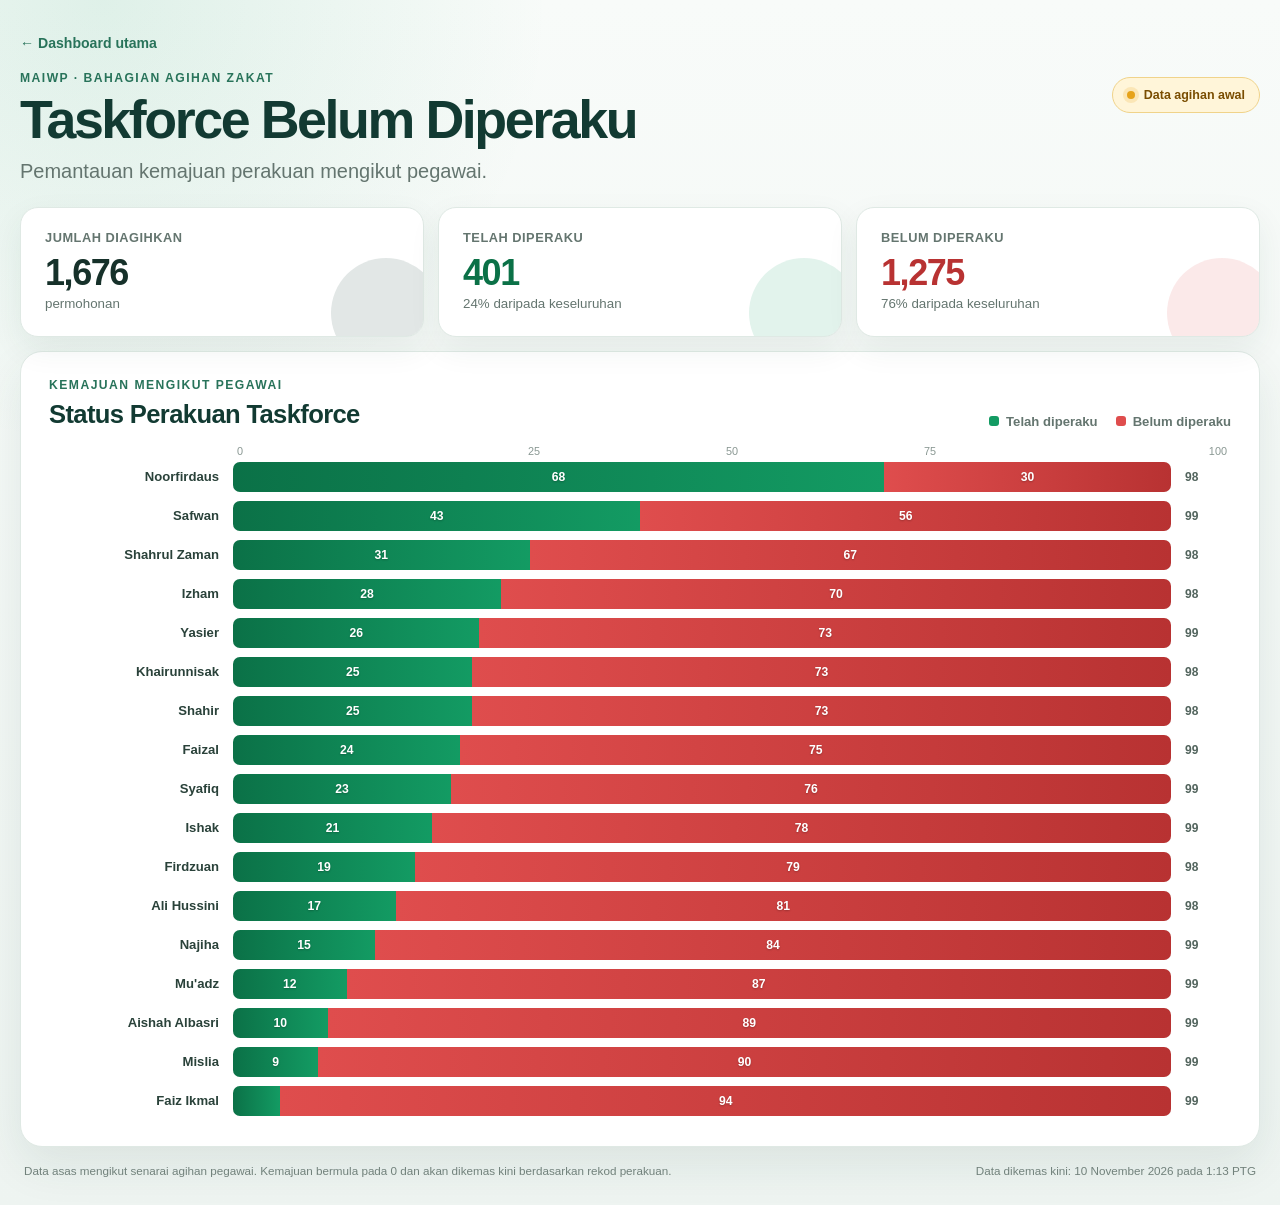
==== taskforce.html @ b44f2451 "Refresh taskforce progress from i-Zakat" ====
<!DOCTYPE html>
<html lang="ms">
<head>
    <meta charset="UTF-8">
    <meta name="viewport" content="width=device-width, initial-scale=1.0">
    <meta name="description" content="Dashboard pemantauan Taskforce Permohonan Belum Diperaku MAIWP.">
    <title>Taskforce Belum Diperaku | MAIWP</title>
    <link rel="stylesheet" href="taskforce.css?v=20261109">
</head>
<body>
    <main class="page-shell">
        <header class="hero">
            <div>
                <a class="back-link" href="index.html">← Dashboard utama</a>
                <p class="eyebrow">MAIWP · Bahagian Agihan Zakat</p>
                <h1>Taskforce Belum Diperaku</h1>
                <p class="lead">Pemantauan kemajuan perakuan mengikut pegawai.</p>
            </div>
            <div class="prototype-badge">
                <span class="pulse" aria-hidden="true"></span>
                Data agihan awal
            </div>
        </header>

        <section class="summary-grid" aria-label="Ringkasan taskforce">
            <article class="summary-card total-card">
                <span>Jumlah diagihkan</span>
                <strong id="grandTotal">—</strong>
                <small>permohonan</small>
            </article>
            <article class="summary-card completed-card">
                <span>Telah diperaku</span>
                <strong id="completedTotal">—</strong>
                <small id="completedPercent">— daripada keseluruhan</small>
            </article>
            <article class="summary-card pending-card">
                <span>Belum diperaku</span>
                <strong id="pendingTotal">—</strong>
                <small id="pendingPercent">— daripada keseluruhan</small>
            </article>
        </section>

        <section class="chart-card" aria-labelledby="chartTitle">
            <div class="chart-header">
                <div>
                    <p class="section-kicker">Kemajuan mengikut pegawai</p>
                    <h2 id="chartTitle">Status Perakuan Taskforce</h2>
                </div>
                <div class="legend" aria-label="Petunjuk warna">
                    <span><i class="legend-dot completed-dot"></i>Telah diperaku</span>
                    <span><i class="legend-dot pending-dot"></i>Belum diperaku</span>
                </div>
            </div>

            <div class="chart-scale" aria-hidden="true">
                <span>0</span><span>25</span><span>50</span><span>75</span><span>100</span>
            </div>
            <div id="taskforceChart" class="taskforce-chart" role="list" aria-label="Carta kemajuan perakuan mengikut pegawai"></div>
        </section>

        <footer>
            <p>Data asas mengikut senarai agihan pegawai. Kemajuan bermula pada 0 dan akan dikemas kini berdasarkan rekod perakuan.</p>
            <p id="renderedAt"></p>
        </footer>
    </main>

    <script src="taskforce.js?v=20261110-2"></script>
</body>
</html>
---- taskforce.css ----
:root {
    color-scheme: light;
    --ink: #16312a;
    --muted: #64756f;
    --surface: #ffffff;
    --line: #dfe9e4;
    --green: #139b63;
    --green-dark: #0b7147;
    --red: #df4d4d;
    --red-dark: #b83232;
    --cream: #f4f7f5;
    --navy: #123a32;
}

* { box-sizing: border-box; }

body {
    margin: 0;
    min-width: 320px;
    color: var(--ink);
    background:
        radial-gradient(circle at 8% 0%, rgba(19, 155, 99, 0.11), transparent 28rem),
        linear-gradient(180deg, #f8fbf9 0%, #eef4f1 100%);
    font-family: Inter, ui-sans-serif, -apple-system, BlinkMacSystemFont, "Segoe UI", sans-serif;
}

.page-shell {
    width: min(1440px, calc(100% - 40px));
    margin: 0 auto;
    padding: 34px 0 28px;
}

.hero {
    display: flex;
    align-items: flex-start;
    justify-content: space-between;
    gap: 24px;
    margin-bottom: 24px;
}

.back-link {
    display: inline-block;
    margin-bottom: 20px;
    color: #28735a;
    font-size: 0.88rem;
    font-weight: 700;
    text-decoration: none;
}

.back-link:hover { text-decoration: underline; }

.eyebrow,
.section-kicker {
    margin: 0 0 8px;
    color: #28735a;
    font-size: 0.76rem;
    font-weight: 800;
    letter-spacing: 0.12em;
    text-transform: uppercase;
}

h1 {
    margin: 0;
    max-width: 820px;
    color: var(--navy);
    font-size: clamp(2rem, 4.2vw, 4.25rem);
    line-height: 0.98;
    letter-spacing: -0.045em;
}

.lead {
    margin: 14px 0 0;
    color: var(--muted);
    font-size: clamp(1rem, 1.6vw, 1.25rem);
}

.prototype-badge {
    display: inline-flex;
    align-items: center;
    gap: 9px;
    margin-top: 43px;
    padding: 10px 14px;
    color: #7a4d00;
    background: #fff5d9;
    border: 1px solid #f0d38a;
    border-radius: 999px;
    font-size: 0.78rem;
    font-weight: 800;
    white-space: nowrap;
}

.pulse {
    width: 8px;
    height: 8px;
    background: #e6a21a;
    border-radius: 50%;
    box-shadow: 0 0 0 4px rgba(230, 162, 26, 0.18);
}

.summary-grid {
    display: grid;
    grid-template-columns: repeat(3, minmax(0, 1fr));
    gap: 14px;
    margin-bottom: 14px;
}

.summary-card {
    position: relative;
    overflow: hidden;
    min-height: 130px;
    padding: 22px 24px;
    background: var(--surface);
    border: 1px solid var(--line);
    border-radius: 18px;
    box-shadow: 0 12px 32px rgba(25, 70, 57, 0.07);
}

.summary-card::after {
    position: absolute;
    right: -18px;
    bottom: -32px;
    width: 110px;
    height: 110px;
    border-radius: 50%;
    content: "";
    opacity: 0.12;
}

.summary-card span,
.summary-card small { display: block; }

.summary-card span {
    color: var(--muted);
    font-size: 0.8rem;
    font-weight: 750;
    letter-spacing: 0.04em;
    text-transform: uppercase;
}

.summary-card strong {
    display: block;
    margin: 7px 0 2px;
    font-size: 2.25rem;
    letter-spacing: -0.04em;
}

.summary-card small { color: var(--muted); }
.total-card::after { background: var(--navy); }
.completed-card strong { color: var(--green-dark); }
.completed-card::after { background: var(--green); }
.pending-card strong { color: var(--red-dark); }
.pending-card::after { background: var(--red); }

.chart-card {
    padding: 26px 28px 30px;
    background: var(--surface);
    border: 1px solid var(--line);
    border-radius: 22px;
    box-shadow: 0 18px 46px rgba(25, 70, 57, 0.09);
}

.chart-header {
    display: flex;
    align-items: flex-end;
    justify-content: space-between;
    gap: 24px;
    margin-bottom: 16px;
}

h2 {
    margin: 0;
    color: var(--navy);
    font-size: clamp(1.35rem, 2vw, 2rem);
    letter-spacing: -0.025em;
}

.legend {
    display: flex;
    gap: 18px;
    color: var(--muted);
    font-size: 0.82rem;
    font-weight: 700;
}

.legend span { display: inline-flex; align-items: center; gap: 7px; }
.legend-dot { width: 10px; height: 10px; border-radius: 3px; }
.completed-dot { background: var(--green); }
.pending-dot { background: var(--red); }

.chart-scale {
    display: grid;
    grid-template-columns: repeat(5, 1fr);
    margin: 0 0 5px 184px;
    padding: 0 4px;
    color: #8a9893;
    font-size: 0.68rem;
}

.chart-scale span:not(:first-child) { text-align: center; }
.chart-scale span:last-child { text-align: right; }

.taskforce-chart {
    display: grid;
    gap: 9px;
}

.chart-row {
    display: grid;
    grid-template-columns: 170px minmax(300px, 1fr) 46px;
    align-items: center;
    gap: 14px;
}

.officer-name {
    overflow: hidden;
    color: #2a423a;
    font-size: 0.82rem;
    font-weight: 760;
    text-align: right;
    text-overflow: ellipsis;
    white-space: nowrap;
}

.bar-track {
    position: relative;
    display: flex;
    height: 30px;
    overflow: hidden;
    background-color: #edf2ef;
    background-image: linear-gradient(to right, transparent calc(25% - 1px), rgba(255,255,255,.54) 25%, transparent calc(25% + 1px));
    background-size: 25% 100%;
    border-radius: 7px;
}

.bar-segment {
    display: flex;
    align-items: center;
    justify-content: center;
    min-width: 0;
    color: #fff;
    font-size: 0.76rem;
    font-weight: 850;
    text-shadow: 0 1px 2px rgba(0, 0, 0, 0.24);
}

.bar-completed { background: linear-gradient(90deg, var(--green-dark), var(--green)); }
.bar-pending { background: linear-gradient(90deg, var(--red), var(--red-dark)); }
.row-total { color: #52645d; font-size: 0.75rem; font-weight: 800; }

footer {
    display: flex;
    justify-content: space-between;
    gap: 20px;
    padding: 17px 4px 0;
    color: #71817b;
    font-size: 0.73rem;
}

footer p { margin: 0; }

@media (max-width: 760px) {
    .page-shell { width: min(100% - 24px, 680px); padding-top: 22px; }
    .hero { display: block; }
    .prototype-badge { margin-top: 18px; }
    .summary-grid { grid-template-columns: 1fr; }
    .summary-card { min-height: 106px; padding: 18px 20px; }
    .chart-card { padding: 21px 14px 24px; border-radius: 17px; }
    .chart-header { display: block; }
    .legend { margin-top: 14px; gap: 14px; }
    .chart-scale { margin-left: 112px; }
    .chart-row { grid-template-columns: 100px minmax(180px, 1fr); gap: 9px; }
    .officer-name { font-size: 0.72rem; }
    .row-total { display: none; }
    .bar-track { height: 27px; }
    footer { display: block; }
    footer p + p { margin-top: 5px; }
}
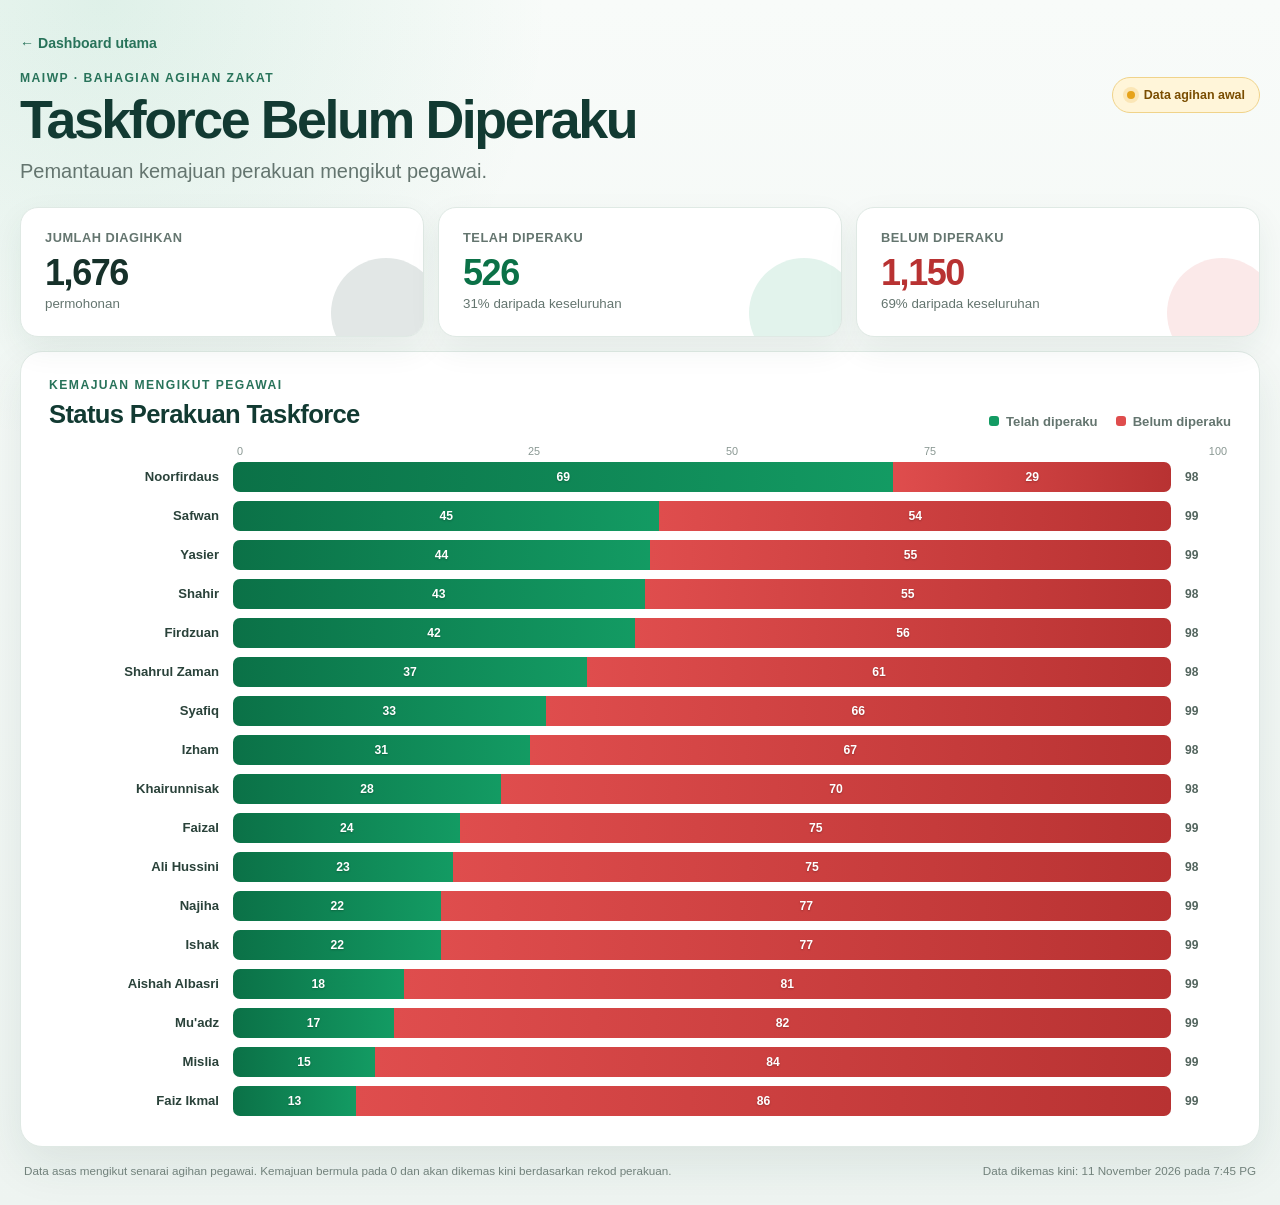
==== commit 9ebd5f94: "Refresh taskforce progress 2026-11-11" ====
--- a/taskforce.html
+++ b/taskforce.html
@@ -64,6 +64,6 @@
         </footer>
     </main>
 
-    <script src="taskforce.js?v=20261110-2"></script>
+    <script src="taskforce.js?v=20261111-074551"></script>
 </body>
 </html>
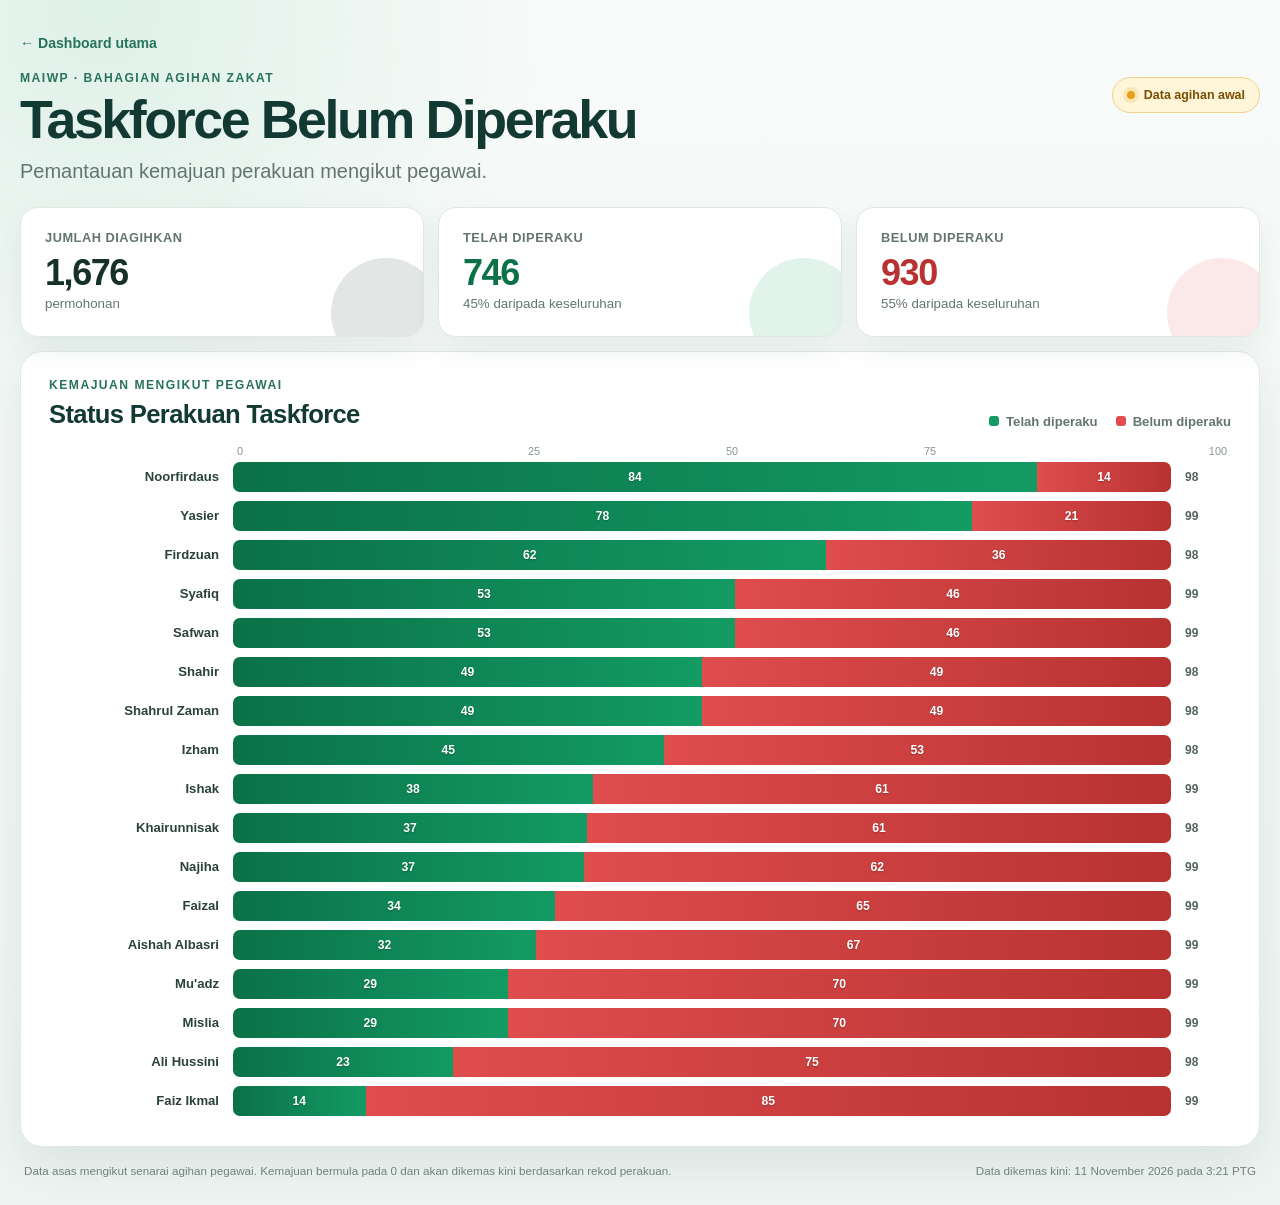
==== commit 0e65836e: "Refresh taskforce progress 2026-11-11" ====
--- a/taskforce.html
+++ b/taskforce.html
@@ -64,6 +64,6 @@
         </footer>
     </main>
 
-    <script src="taskforce.js?v=20261111-074551"></script>
+    <script src="taskforce.js?v=20261111-152132"></script>
 </body>
 </html>
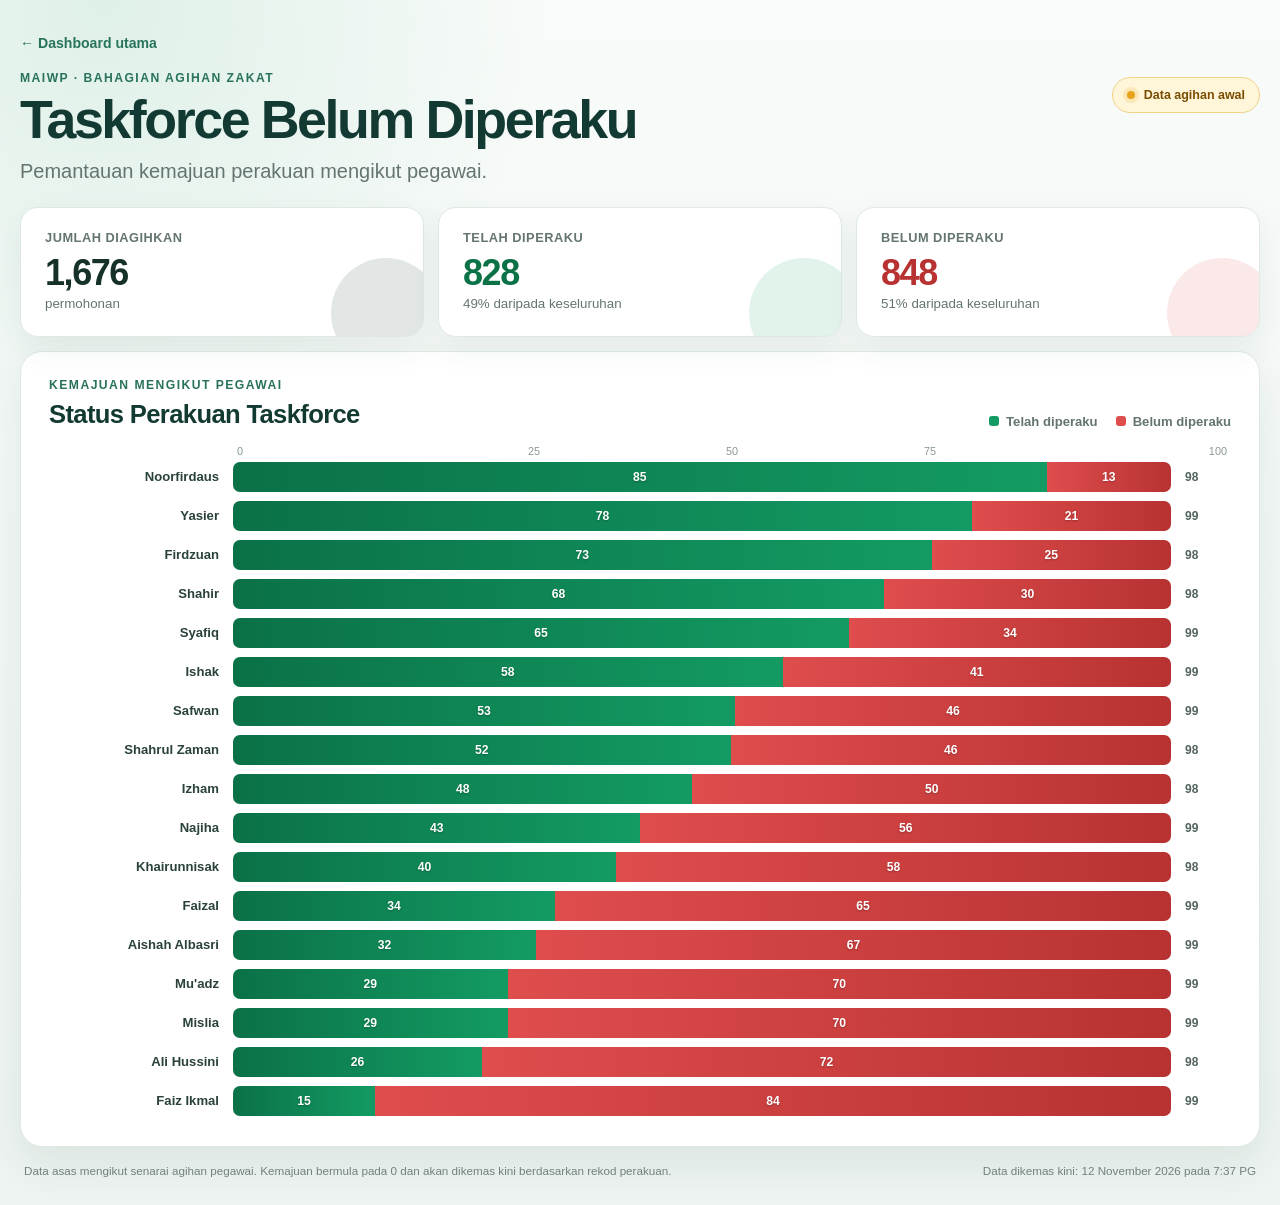
==== commit 95714fb4: "Refresh taskforce progress 2026-11-12" ====
--- a/taskforce.html
+++ b/taskforce.html
@@ -64,6 +64,6 @@
         </footer>
     </main>
 
-    <script src="taskforce.js?v=20261111-152132"></script>
+    <script src="taskforce.js?v=20261112-073758"></script>
 </body>
 </html>
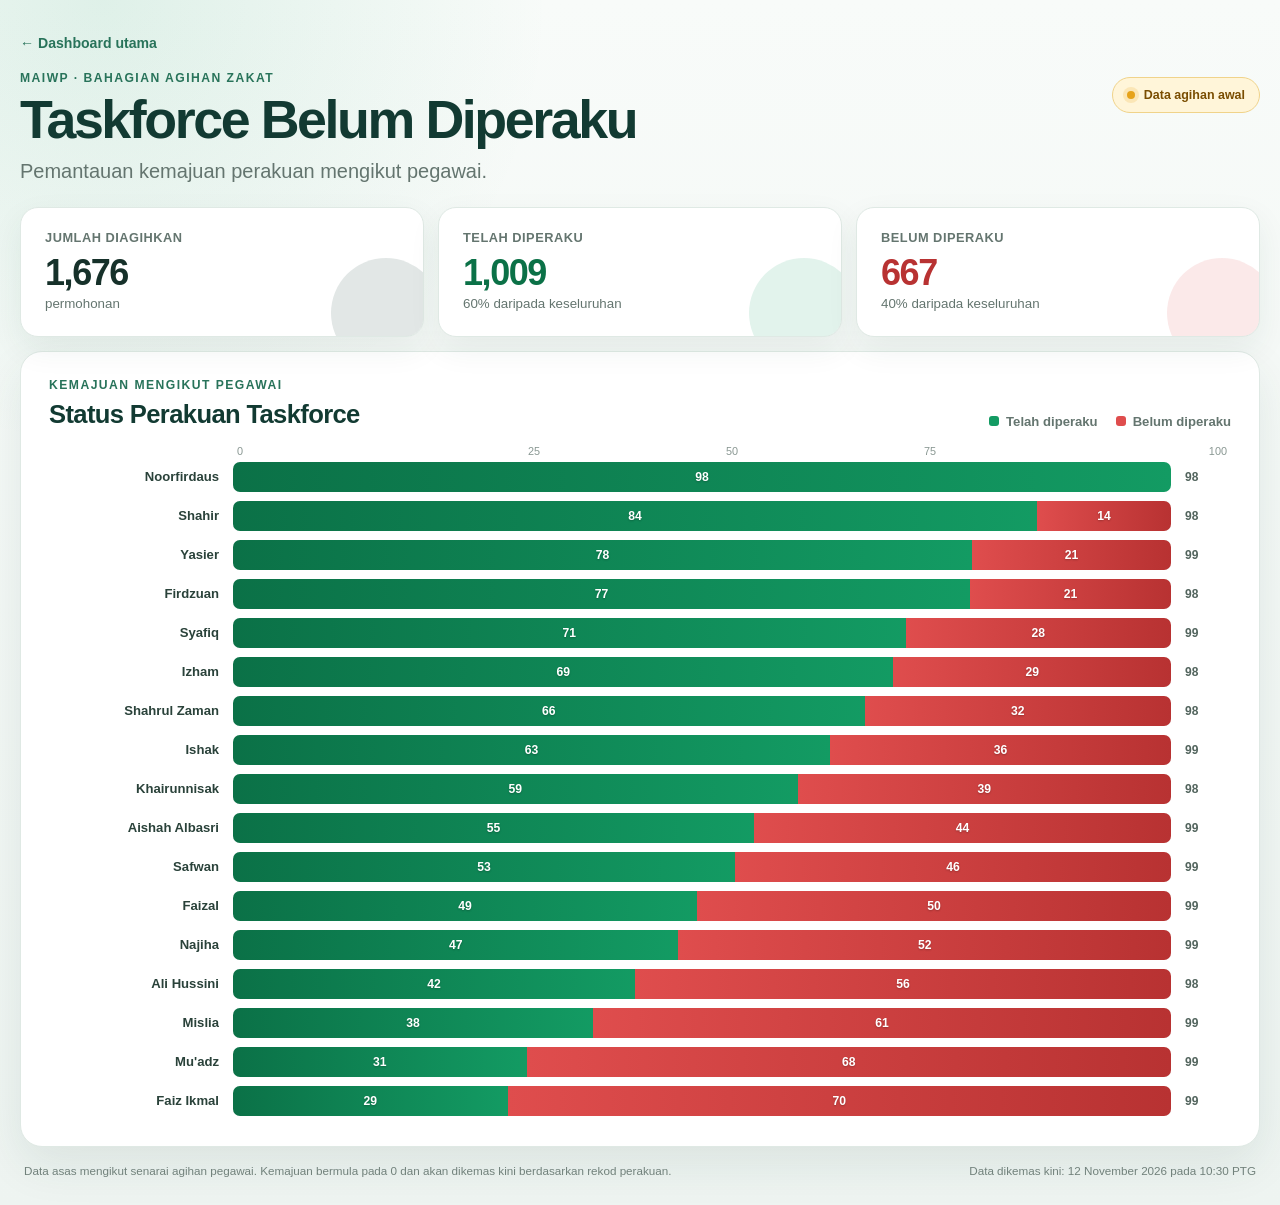
==== commit 4c38b638: "Refresh taskforce progress 2026-11-12" ====
--- a/taskforce.html
+++ b/taskforce.html
@@ -64,6 +64,6 @@
         </footer>
     </main>
 
-    <script src="taskforce.js?v=20261112-073758"></script>
+    <script src="taskforce.js?v=20261112-223036"></script>
 </body>
 </html>
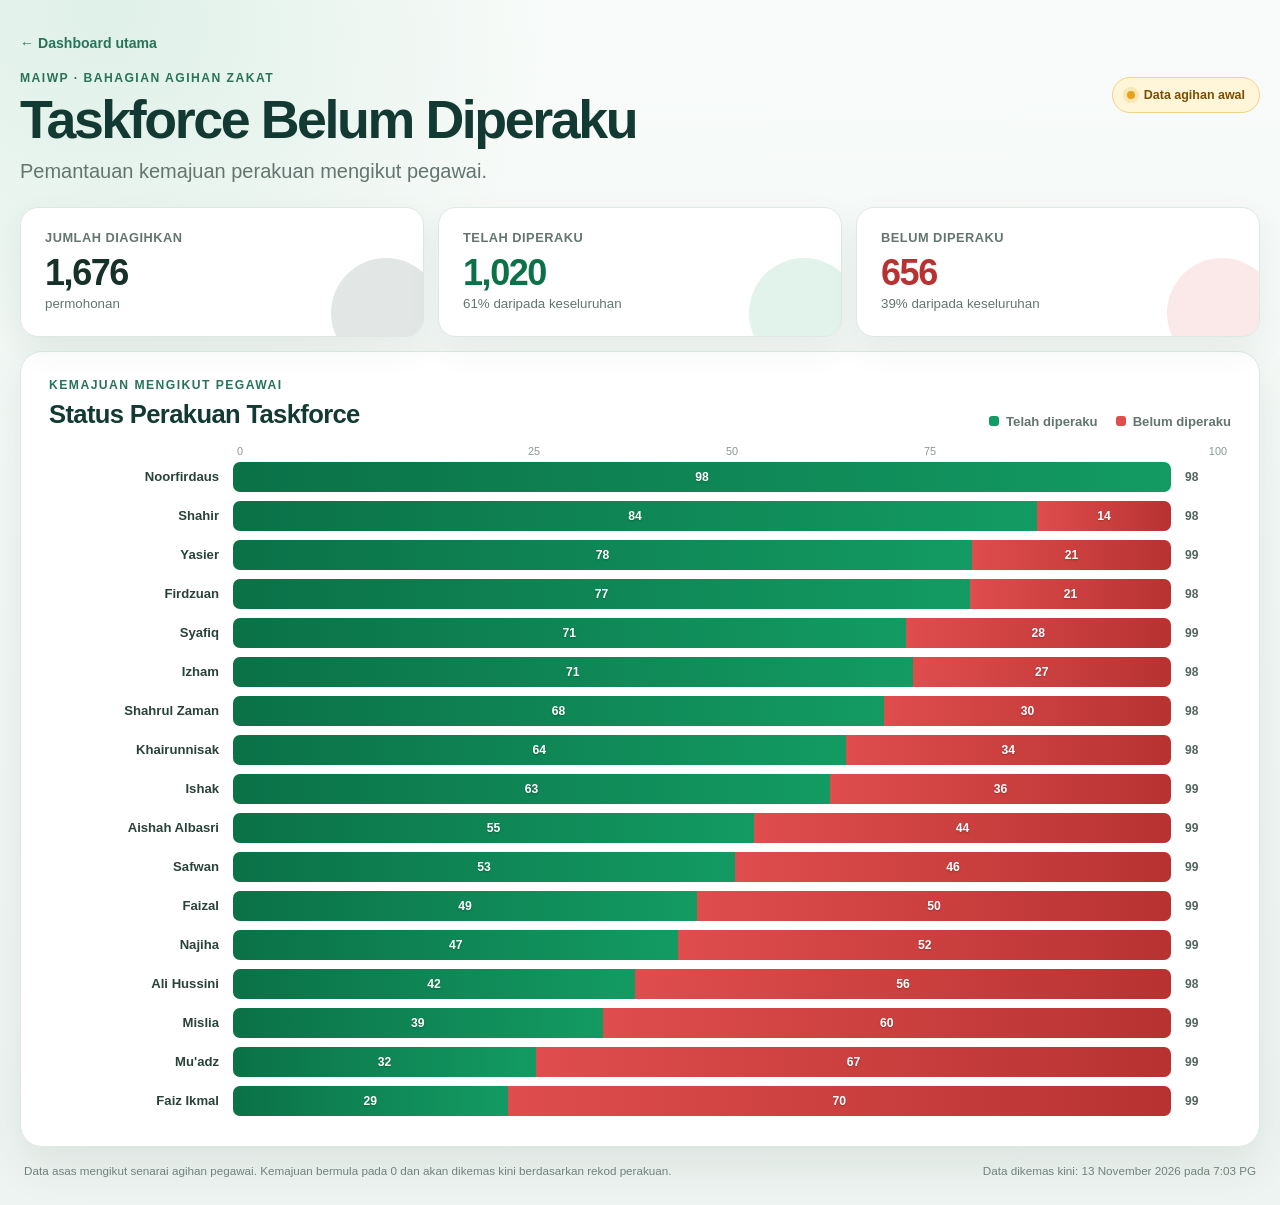
==== commit 04e48ce1: "Refresh taskforce progress 2026-11-13" ====
--- a/taskforce.html
+++ b/taskforce.html
@@ -64,6 +64,6 @@
         </footer>
     </main>
 
-    <script src="taskforce.js?v=20261112-223036"></script>
+    <script src="taskforce.js?v=20261113-070329"></script>
 </body>
 </html>
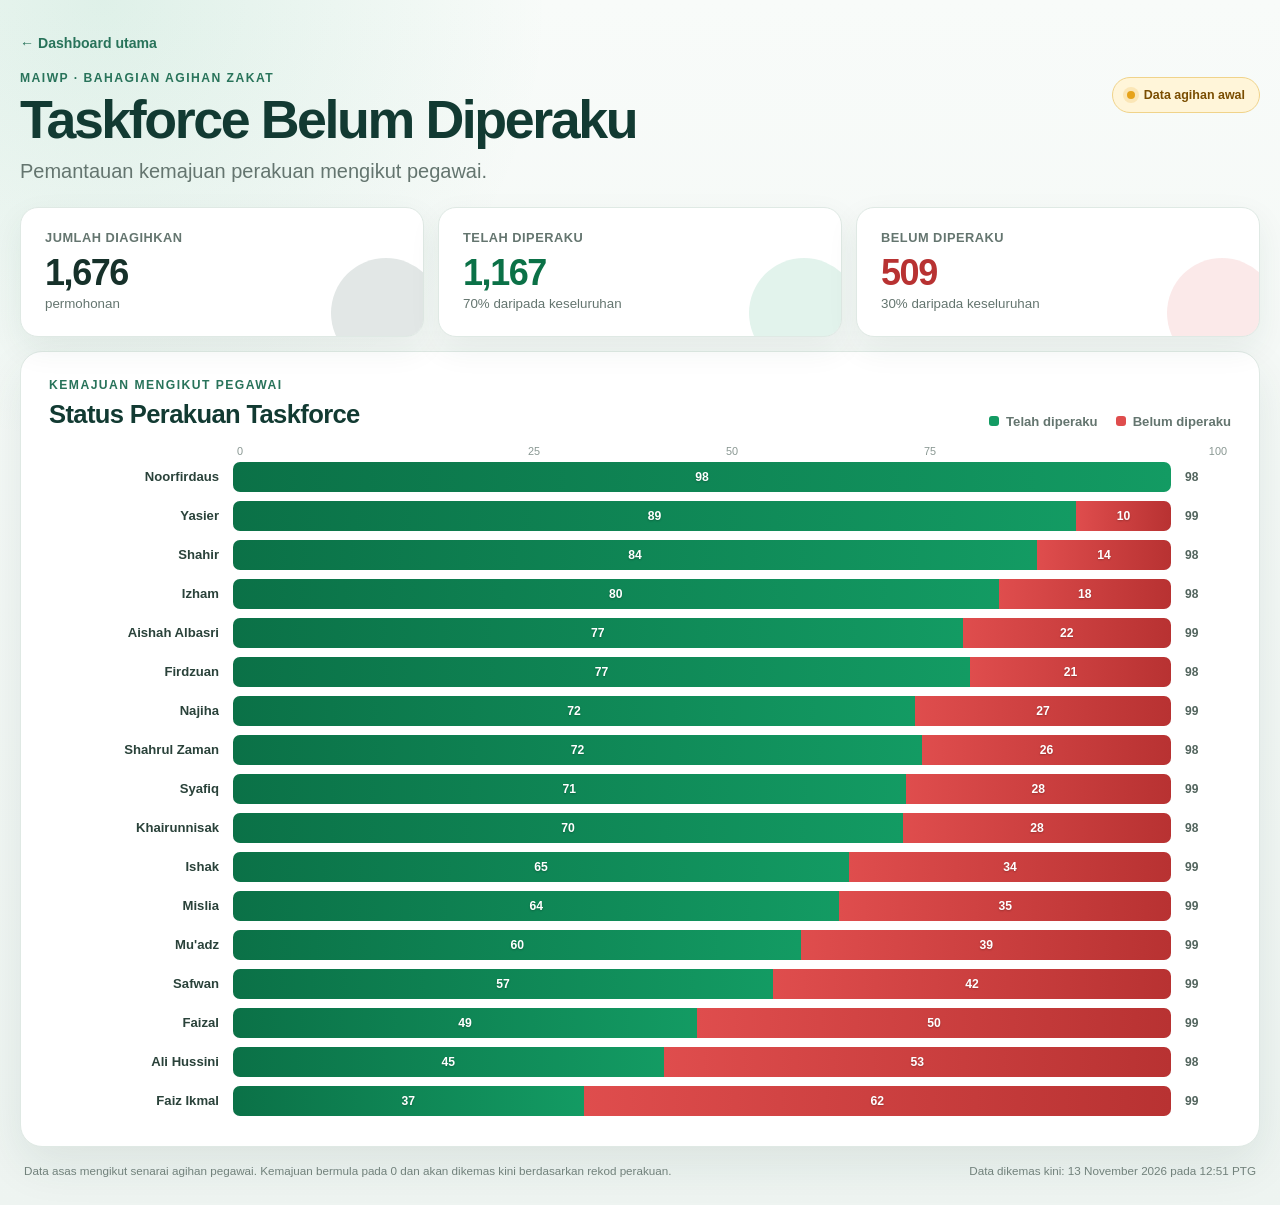
==== commit c96696a6: "Refresh taskforce progress 2026-11-13" ====
--- a/taskforce.html
+++ b/taskforce.html
@@ -64,6 +64,6 @@
         </footer>
     </main>
 
-    <script src="taskforce.js?v=20261113-070329"></script>
+    <script src="taskforce.js?v=20261113-125148"></script>
 </body>
 </html>
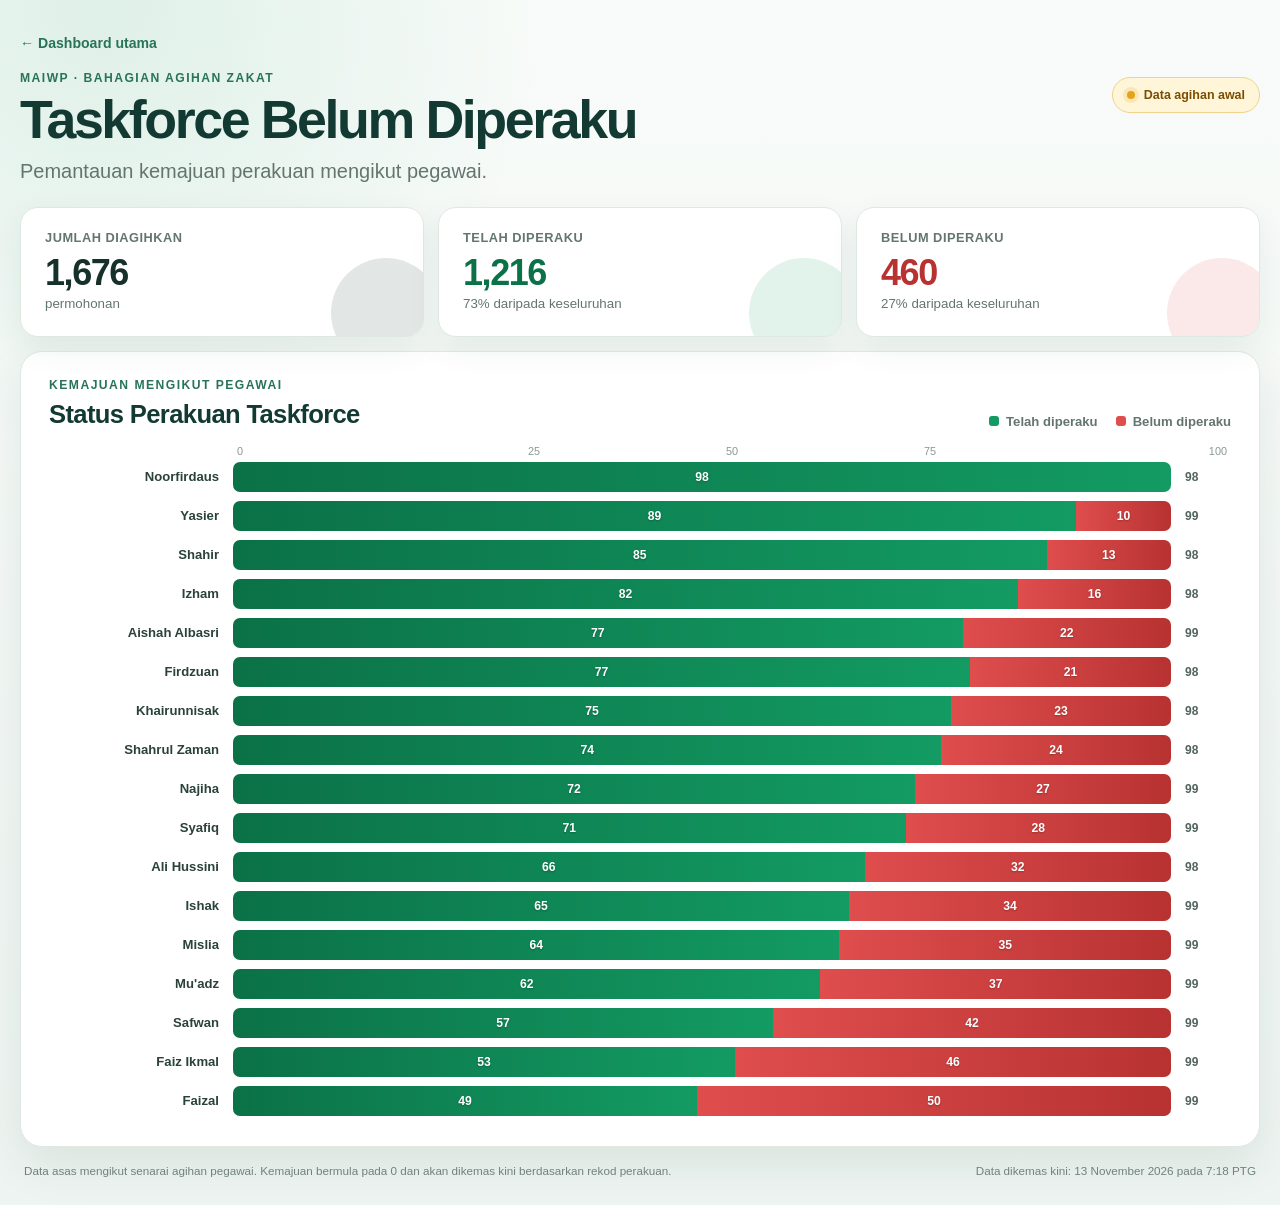
==== commit 6bdea487: "Refresh taskforce progress 2026-11-13" ====
--- a/taskforce.html
+++ b/taskforce.html
@@ -64,6 +64,6 @@
         </footer>
     </main>
 
-    <script src="taskforce.js?v=20261113-125148"></script>
+    <script src="taskforce.js?v=20261113-191851"></script>
 </body>
 </html>
